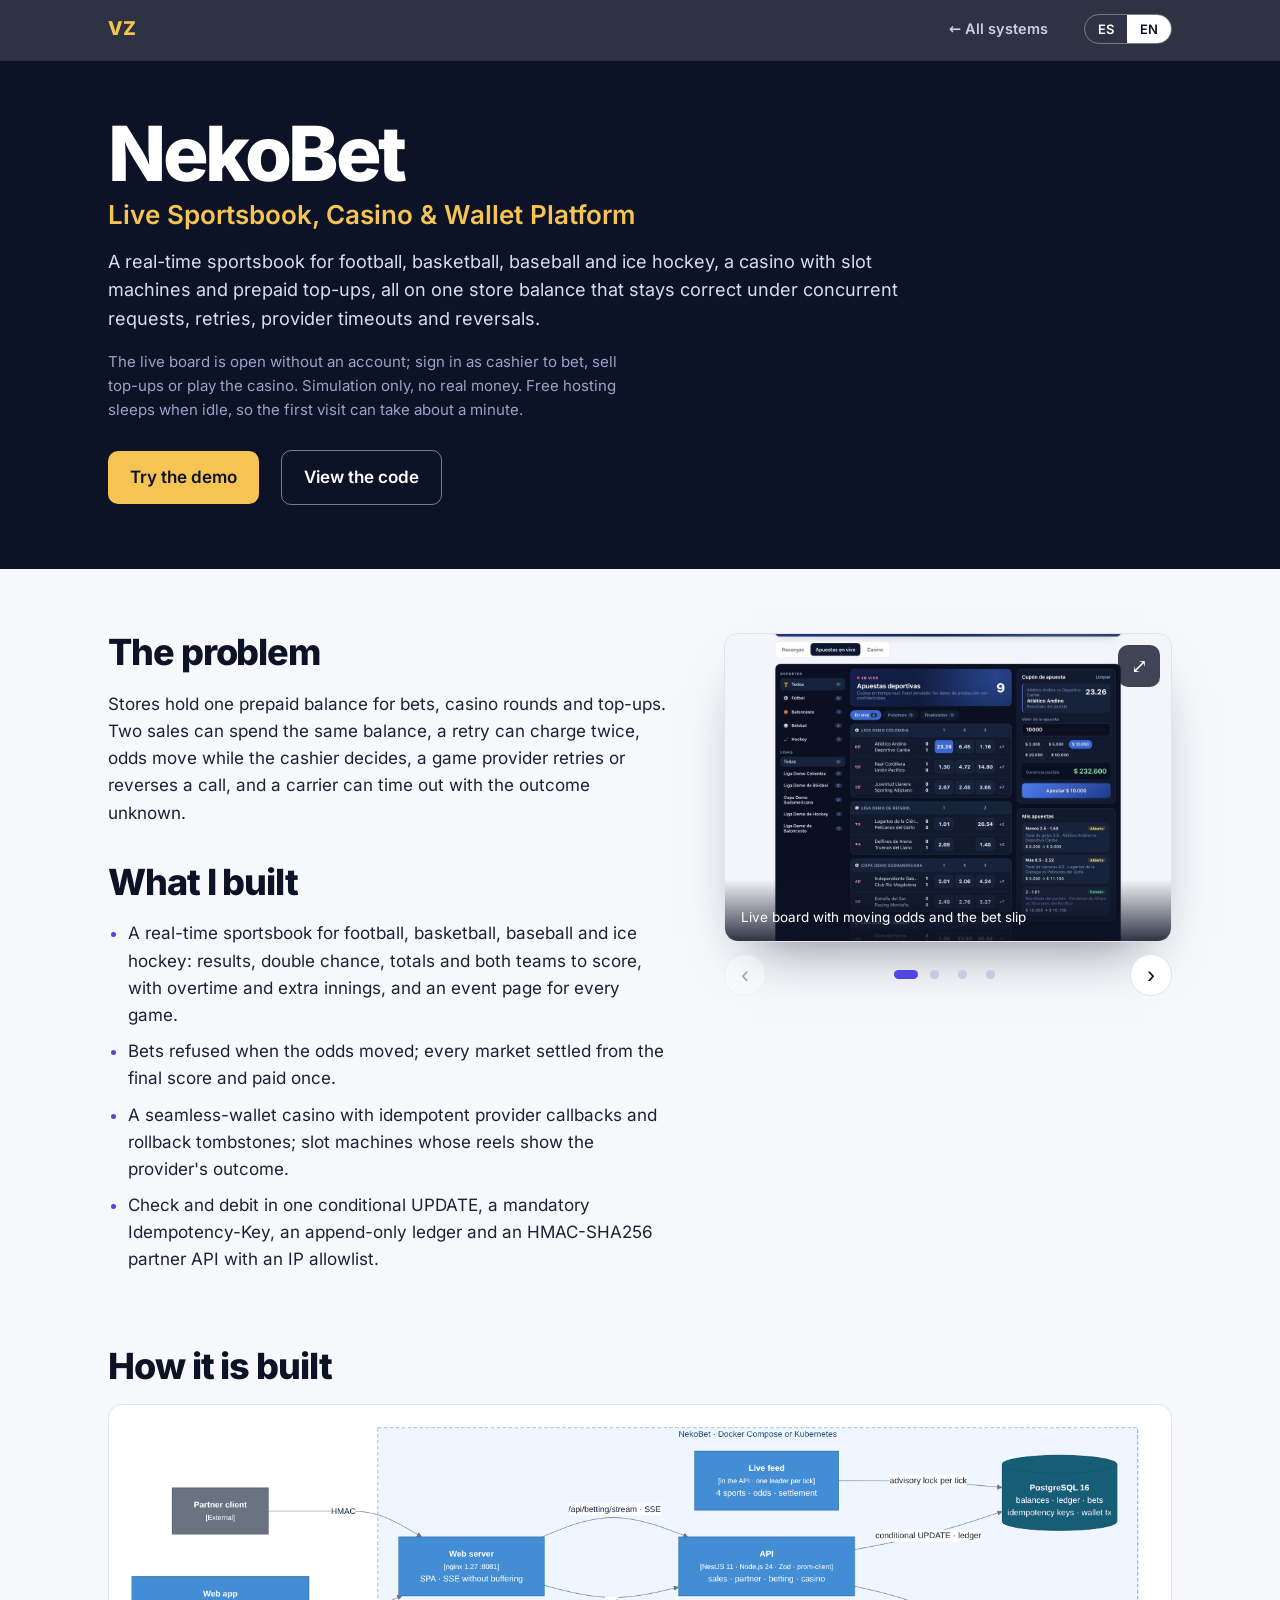
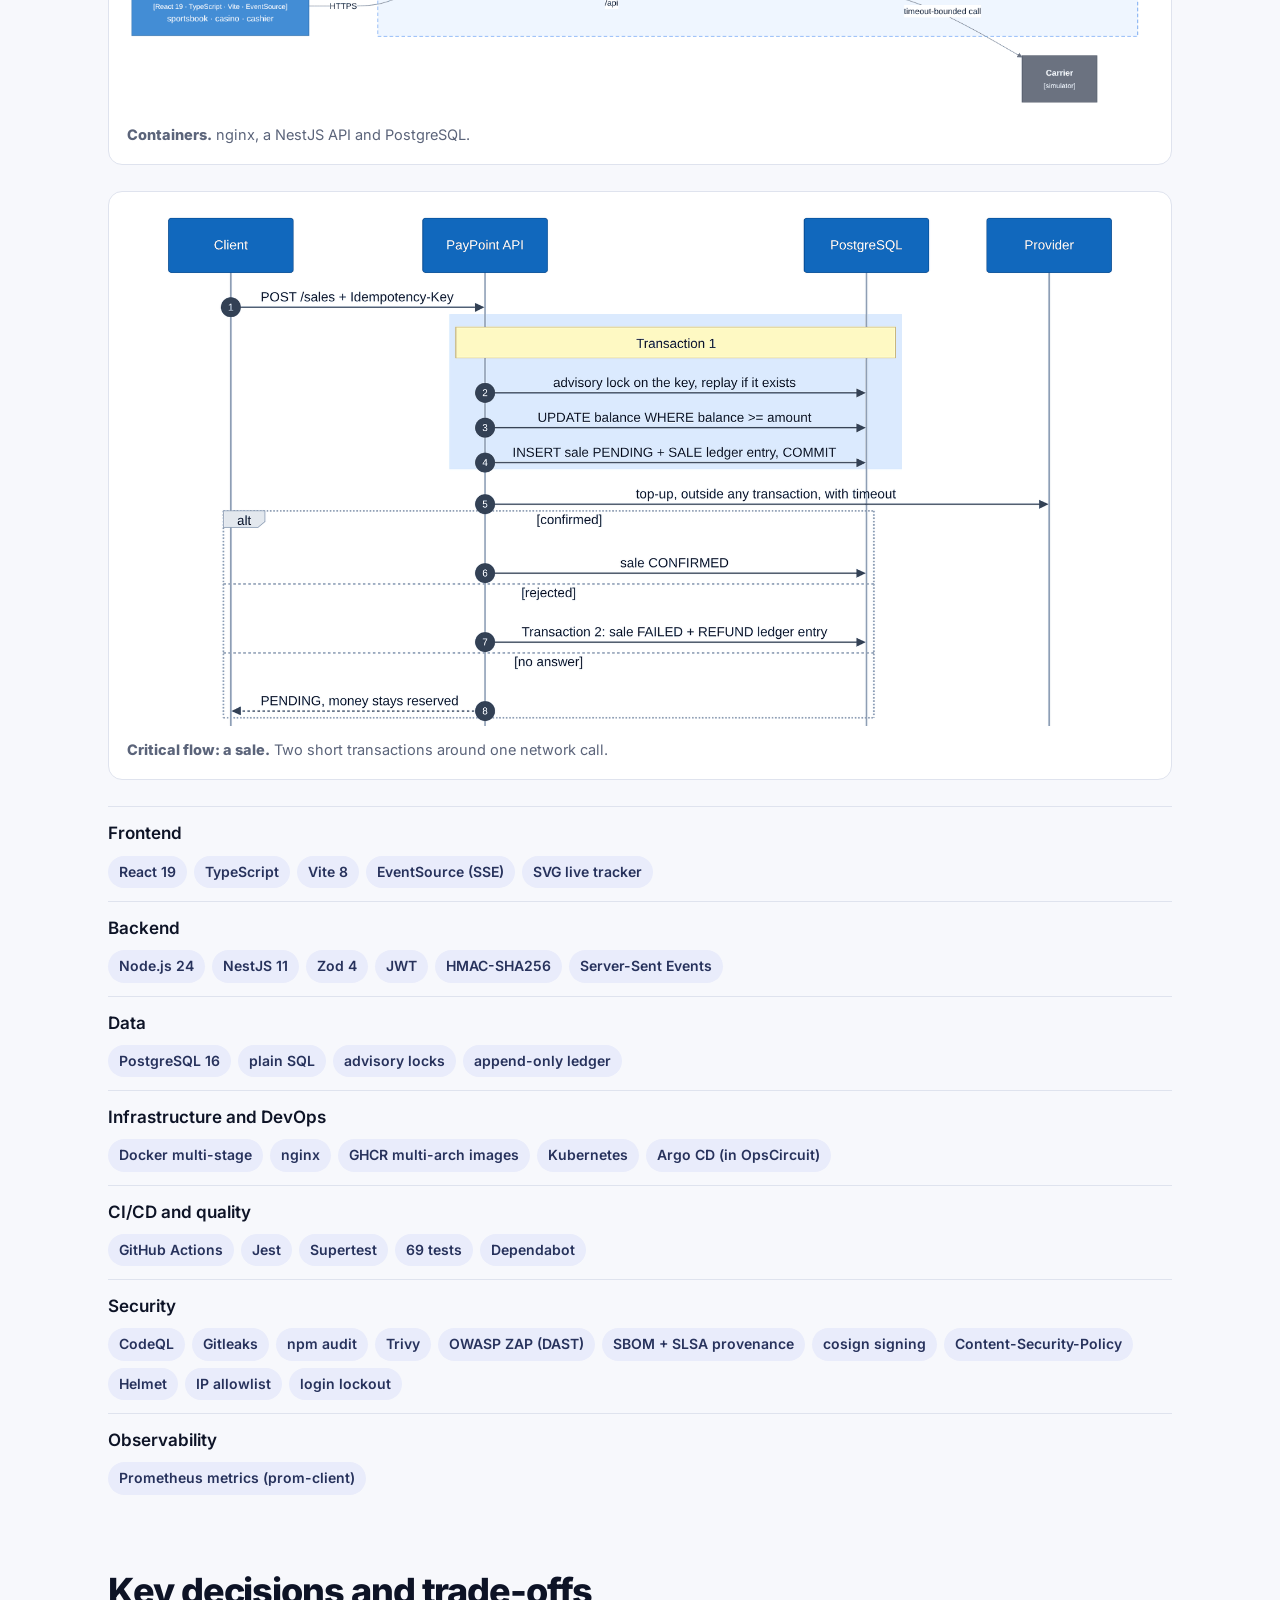
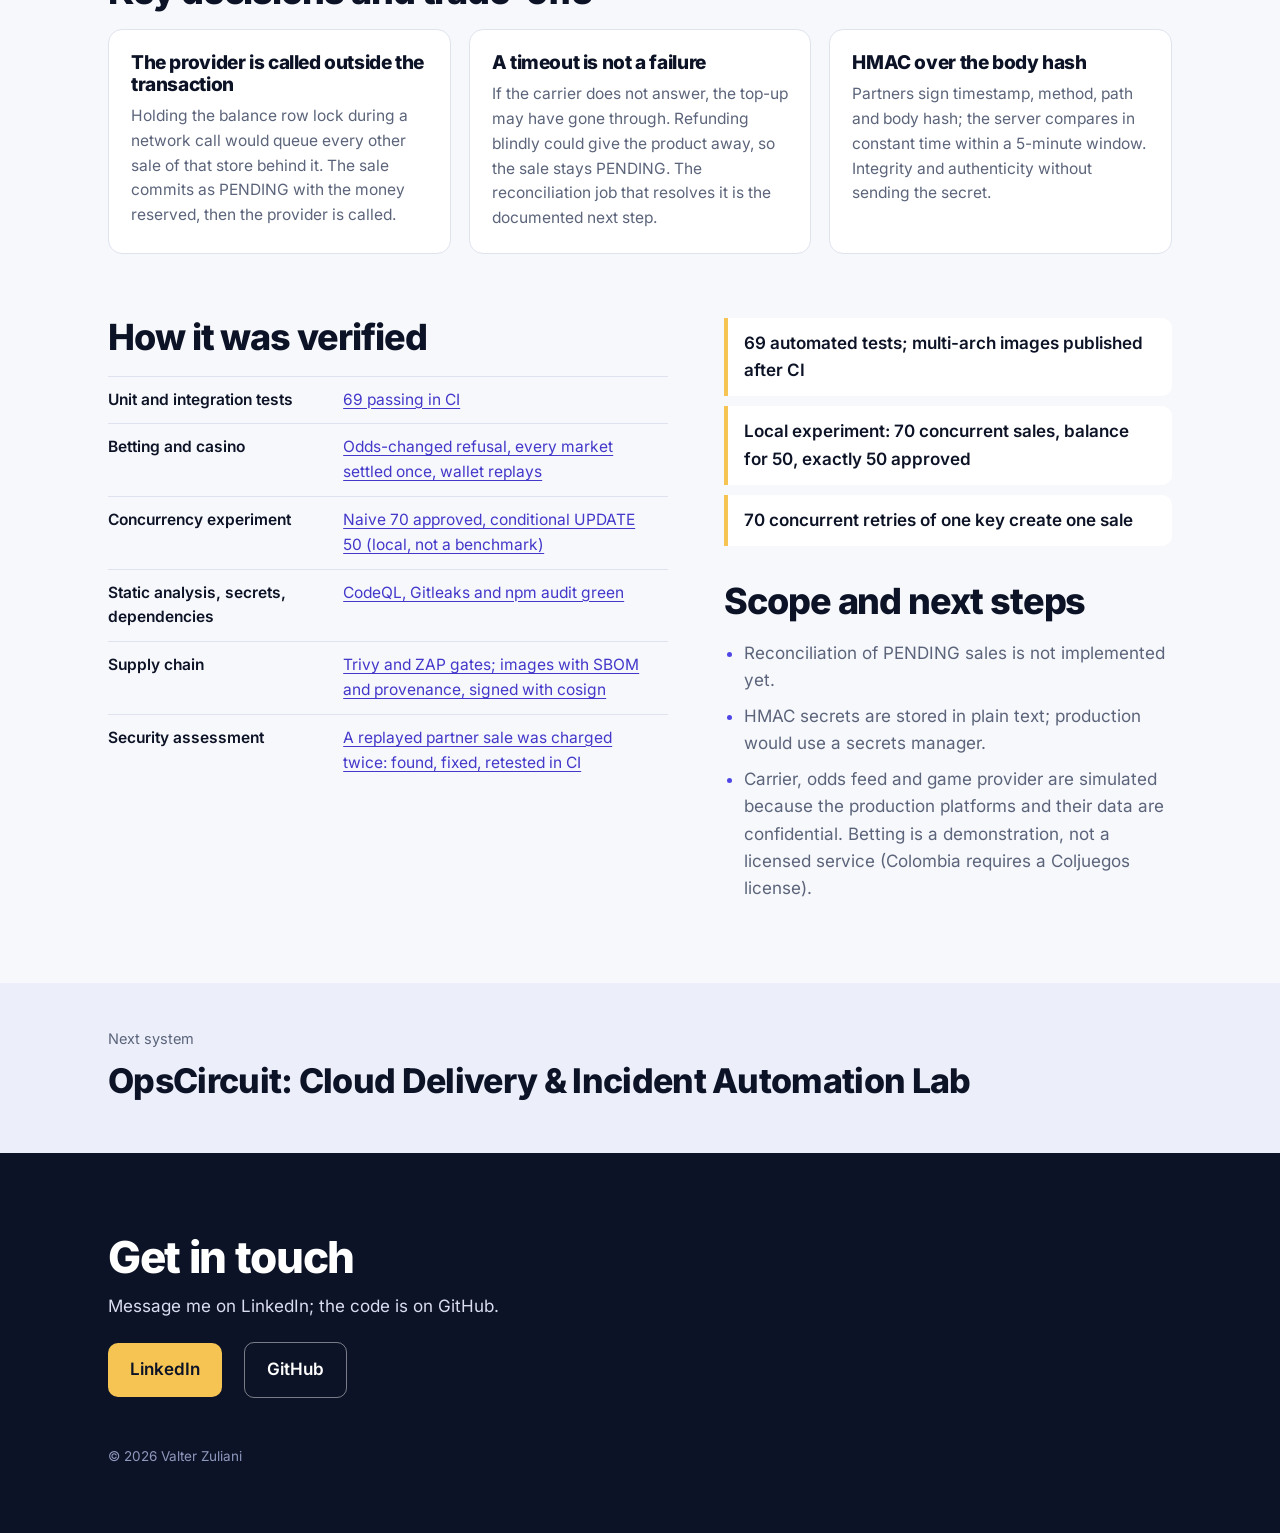
==== nekobet/index.html @ 08cb4928 "Publish redesigned portfolio with case-study pages Replace the single-page site with the new version" ====
<!DOCTYPE html>
<html lang="es">
<head>
<meta charset="utf-8">
<meta name="viewport" content="width=device-width, initial-scale=1">
<title>NekoBet · Valter Zuliani</title>
<meta name="description" content="Apuestas en tiempo real de fútbol, baloncesto, béisbol y hockey, un casino con tragamonedas y recargas prepagadas, todo sobre un saldo por tienda que se mantiene correcto ante solicitudes simultáneas, reintentos, timeouts y reversos de proveedores.">
<meta property="og:title" content="NekoBet · Valter Zuliani">
<meta property="og:description" content="A real-time sportsbook for football, basketball, baseball and ice hockey, a casino with slot machines and prepaid top-ups, all on one store balance that stays correct under concurrent requests, retries, provider timeouts and reversals.">
<meta property="og:image" content="https://valterzuliani.com/img/nekobet-betting.jpg">
<link rel="canonical" href="https://valterzuliani.com/nekobet/">
<meta name="theme-color" content="#0d1326">
<link rel="icon" href="../favicon.svg" type="image/svg+xml">
<link rel="stylesheet" href="../site.css">
</head>
<body data-lang="es">
<script>(function(){var l;try{l=localStorage.getItem("vz-lang")}catch(e){}if(!l){l=(navigator.language||"es").toLowerCase().indexOf("es")===0?"es":"en"}document.body.setAttribute("data-lang",l)})()</script>
<nav class="nav" aria-label="Principal"><div class="wrap nav-in"><a class="brand" href="../">VZ</a>
<a class="back" href="../#work" lang="es">← Todos los sistemas</a><a class="back" href="../#work" lang="en">← All systems</a>
<div class="langbar" role="group" aria-label="Idioma / Language" style="margin-left:0"><button value="es" aria-pressed="true">ES</button><button value="en" aria-pressed="false">EN</button></div></div>
<div class="progress" aria-hidden="true"><i></i></div></nav>

<div lang="es" class="tree">
<header class="chero"><div class="wrap">
  <h1>NekoBet</h1>
  <p class="title">Plataforma de apuestas en vivo, casino y billetera</p>
  <p class="lede">Apuestas en tiempo real de fútbol, baloncesto, béisbol y hockey, un casino con tragamonedas y recargas prepagadas, todo sobre un saldo por tienda que se mantiene correcto ante solicitudes simultáneas, reintentos, timeouts y reversos de proveedores.</p>
  <p class="place">El tablero en vivo se ve sin cuenta; para apostar, vender recargas o jugar casino se ingresa como cajero. Solo simulación, sin dinero real. El hosting gratuito se duerme sin uso, así que la primera visita puede tardar cerca de un minuto.</p>
  <p class="cta"><a class="btn gold" href="https://nekobet.netlify.app" rel="noopener">Probar la demo</a><a class="btn ghost" href="https://github.com/vzuliani97/nekobet" rel="noopener">Ver el código</a></p>
</div></header>
<main id="main-es" class="wrap">
  <section class="csec cgrid">
    <div><h2>El problema</h2><p>Las tiendas tienen un solo saldo prepagado para apuestas, casino y recargas. Dos ventas pueden gastar el mismo saldo, un reintento puede cobrar dos veces, las cuotas cambian mientras el cajero decide, el proveedor de juegos reintenta o revierte llamadas y el operador puede no responder.</p>
      <h2 style="margin-top:36px">Lo que construí</h2><ul><li>Apuestas en tiempo real de fútbol, baloncesto, béisbol y hockey: resultados, doble oportunidad, totales y ambos marcan, con prórrogas y entradas extra, y una página por partido.</li><li>Apuestas rechazadas si la cuota cambió; cada mercado se liquida con el marcador final y se paga una sola vez.</li><li>Un casino con billetera seamless, callbacks idempotentes y registro de reversos anticipados; tragamonedas cuyos rodillos muestran el resultado del proveedor.</li><li>Verificación y débito en un UPDATE condicional, Idempotency-Key obligatoria, libro contable de solo inserción y una API de aliados con HMAC-SHA256 y lista blanca de IP.</li></ul></div>
    <div class="carousel" role="group" aria-roledescription="carousel" aria-label="NekoBet"><button class="expand" aria-label="Ver en pantalla completa">⤢</button><div class="track" tabindex="0"><figure class="slide"><img src="../img/nekobet-betting.jpg" width="1200" height="833" alt="Tablero en vivo con cuotas en movimiento y cupón de apuesta" loading="eager"><figcaption>Tablero en vivo con cuotas en movimiento y cupón de apuesta</figcaption></figure><figure class="slide"><img src="../img/nekobet-event.jpg" width="900" height="625" alt="Evento de fútbol con seguimiento en vivo y mercados" loading="lazy"><figcaption>Evento de fútbol con seguimiento en vivo y mercados</figcaption></figure><figure class="slide"><img src="../img/nekobet-basketball.jpg" width="900" height="625" alt="Evento de baloncesto con seguimiento por cuartos" loading="lazy"><figcaption>Evento de baloncesto con seguimiento por cuartos</figcaption></figure><figure class="slide"><img src="../img/nekobet-casino.jpg" width="900" height="625" alt="Casino: lobby y una tragamonedas pagando desde la billetera" loading="lazy"><figcaption>Casino: lobby y una tragamonedas pagando desde la billetera</figcaption></figure></div><div class="cbar"><button class="arrow prev" aria-label="Anterior">‹</button><div class="dots"><button class="dot" aria-label="1 / 4"></button><button class="dot" aria-label="2 / 4"></button><button class="dot" aria-label="3 / 4"></button><button class="dot" aria-label="4 / 4"></button></div><button class="arrow next" aria-label="Siguiente">›</button></div></div>
  </section>
  <section class="csec"><h2>Cómo está hecho</h2><figure class="diagram"><img src="../img/nekobet-containers.png" width="1568" height="440" loading="lazy" alt="Contenedores"><figcaption><strong>Contenedores.</strong> nginx, una API NestJS y PostgreSQL.</figcaption></figure><figure class="diagram"><img src="../img/nekobet-flow.png" width="1800" height="905" loading="lazy" alt="Flujo crítico: una venta"><figcaption><strong>Flujo crítico: una venta.</strong> Dos transacciones cortas alrededor de una llamada de red.</figcaption></figure><dl class="skills"><div><dt>Frontend</dt><dd><ul class="chips"><li>React 19</li><li>TypeScript</li><li>Vite 8</li><li>EventSource (SSE)</li><li>SVG live tracker</li></ul></dd></div><div><dt>Backend</dt><dd><ul class="chips"><li>Node.js 24</li><li>NestJS 11</li><li>Zod 4</li><li>JWT</li><li>HMAC-SHA256</li><li>Server-Sent Events</li></ul></dd></div><div><dt>Datos</dt><dd><ul class="chips"><li>PostgreSQL 16</li><li>plain SQL</li><li>advisory locks</li><li>append-only ledger</li></ul></dd></div><div><dt>Infraestructura y DevOps</dt><dd><ul class="chips"><li>Docker multi-stage</li><li>nginx</li><li>GHCR multi-arch images</li><li>Kubernetes</li><li>Argo CD (in OpsCircuit)</li></ul></dd></div><div><dt>CI/CD y calidad</dt><dd><ul class="chips"><li>GitHub Actions</li><li>Jest</li><li>Supertest</li><li>69 tests</li><li>Dependabot</li></ul></dd></div><div><dt>Seguridad</dt><dd><ul class="chips"><li>CodeQL</li><li>Gitleaks</li><li>npm audit</li><li>Trivy</li><li>OWASP ZAP (DAST)</li><li>SBOM + SLSA provenance</li><li>cosign signing</li><li>Content-Security-Policy</li><li>Helmet</li><li>IP allowlist</li><li>login lockout</li></ul></dd></div><div><dt>Observabilidad</dt><dd><ul class="chips"><li>Prometheus metrics (prom-client)</li></ul></dd></div></dl></section>
  <section class="csec"><h2>Decisiones y concesiones</h2><ul class="cards"><li><h3>El proveedor se llama fuera de la transacción</h3><p>Mantener el bloqueo de la fila del saldo durante una llamada de red pondría en cola todas las demás ventas de la tienda. La venta se confirma como PENDING con el dinero reservado y luego se llama al proveedor.</p></li><li><h3>Un timeout no es un fallo</h3><p>Si el operador no responde, la recarga pudo haberse hecho. Reembolsar a ciegas podría regalar el producto, así que la venta queda en PENDING. El proceso de conciliación que la resuelve es el siguiente paso documentado.</p></li><li><h3>HMAC sobre el hash del cuerpo</h3><p>Los aliados firman la marca de tiempo, el método, la ruta y el hash del cuerpo; el servidor compara en tiempo constante dentro de una ventana de 5 minutos. Integridad y autenticidad sin enviar el secreto.</p></li></ul></section>
  <section class="csec cgrid"><div><h2>Cómo se comprobó</h2><table class="vtable"><tbody><tr><th scope="row">Pruebas unitarias y de integración</th><td><a href="https://github.com/vzuliani97/nekobet/actions" rel="noopener">69 aprobadas en CI</a></td></tr><tr><th scope="row">Apuestas y casino</th><td><a href="https://github.com/vzuliani97/nekobet/blob/main/backend/test/e2e/betting.e2e-spec.ts" rel="noopener">Rechazo por cambio de cuota, cada mercado liquidado una vez, reintentos de billetera</a></td></tr><tr><th scope="row">Experimento de concurrencia</th><td><a href="https://github.com/vzuliani97/nekobet/blob/main/docs/concurrency-experiment.md" rel="noopener">Versión ingenua 70, UPDATE condicional 50 (local, no es un benchmark)</a></td></tr><tr><th scope="row">Análisis estático, secretos y dependencias</th><td><a href="https://github.com/vzuliani97/nekobet/actions" rel="noopener">CodeQL, Gitleaks y npm audit en verde</a></td></tr><tr><th scope="row">Cadena de suministro</th><td><a href="https://github.com/vzuliani97/nekobet#security" rel="noopener">Controles de Trivy y ZAP; imágenes con SBOM y procedencia, firmadas con cosign</a></td></tr><tr><th scope="row">Evaluación de seguridad</th><td><a href="https://github.com/vzuliani97/applied-cybersecurity/blob/main/findings/ESC-02-hmac-replay-new-idempotency-key.md" rel="noopener">Una venta de un integrador repetida se cobraba dos veces: encontrado, corregido y probado en CI</a></td></tr></tbody></table></div>
    <div><ul class="proofs"><li>69 pruebas automatizadas; imágenes multiarquitectura publicadas tras el CI</li><li>Experimento local: 70 ventas simultáneas, saldo para 50, exactamente 50 aprobadas</li><li>70 reintentos simultáneos de una llave crean una sola venta</li></ul><h2 style="margin-top:36px">Alcance y próximos pasos</h2><ul class="limits"><li>La conciliación de ventas en PENDING aún no está implementada.</li><li>Los secretos HMAC se guardan en texto plano; en producción irían en un gestor de secretos.</li><li>El operador, el feed de cuotas y el proveedor de juegos son simulados porque las plataformas de producción y sus datos son confidenciales. Las apuestas son una demostración, no un servicio con licencia (en Colombia se requiere licencia de Coljuegos).</li></ul></div></section>
</main>
<div class="nextcase"><div class="wrap"><span>Siguiente sistema</span><a href="../opscircuit/">OpsCircuit: Laboratorio de entrega cloud y automatización de incidentes</a></div></div>
<footer class="foot"><div class="wrap"><h2>Hablemos</h2><p>Escríbeme por LinkedIn; el código está en GitHub.</p>
  <p class="cta"><a class="btn gold" href="https://linkedin.com/in/valter-zuliani-70152a97" rel="noopener">LinkedIn</a><a class="btn ghost" href="https://github.com/vzuliani97" rel="noopener">GitHub</a></p>
  <p class="fine">© 2026 Valter Zuliani</p></div></footer>
</div>

<div lang="en" class="tree">
<header class="chero"><div class="wrap">
  <h1>NekoBet</h1>
  <p class="title">Live Sportsbook, Casino &amp; Wallet Platform</p>
  <p class="lede">A real-time sportsbook for football, basketball, baseball and ice hockey, a casino with slot machines and prepaid top-ups, all on one store balance that stays correct under concurrent requests, retries, provider timeouts and reversals.</p>
  <p class="place">The live board is open without an account; sign in as cashier to bet, sell top-ups or play the casino. Simulation only, no real money. Free hosting sleeps when idle, so the first visit can take about a minute.</p>
  <p class="cta"><a class="btn gold" href="https://nekobet.netlify.app" rel="noopener">Try the demo</a><a class="btn ghost" href="https://github.com/vzuliani97/nekobet" rel="noopener">View the code</a></p>
</div></header>
<main id="main-en" class="wrap">
  <section class="csec cgrid">
    <div><h2>The problem</h2><p>Stores hold one prepaid balance for bets, casino rounds and top-ups. Two sales can spend the same balance, a retry can charge twice, odds move while the cashier decides, a game provider retries or reverses a call, and a carrier can time out with the outcome unknown.</p>
      <h2 style="margin-top:36px">What I built</h2><ul><li>A real-time sportsbook for football, basketball, baseball and ice hockey: results, double chance, totals and both teams to score, with overtime and extra innings, and an event page for every game.</li><li>Bets refused when the odds moved; every market settled from the final score and paid once.</li><li>A seamless-wallet casino with idempotent provider callbacks and rollback tombstones; slot machines whose reels show the provider&#x27;s outcome.</li><li>Check and debit in one conditional UPDATE, a mandatory Idempotency-Key, an append-only ledger and an HMAC-SHA256 partner API with an IP allowlist.</li></ul></div>
    <div class="carousel" role="group" aria-roledescription="carousel" aria-label="NekoBet"><button class="expand" aria-label="View full screen">⤢</button><div class="track" tabindex="0"><figure class="slide"><img src="../img/nekobet-betting.jpg" width="1200" height="833" alt="Live board with moving odds and the bet slip" loading="eager"><figcaption>Live board with moving odds and the bet slip</figcaption></figure><figure class="slide"><img src="../img/nekobet-event.jpg" width="900" height="625" alt="Football event with live tracker and markets" loading="lazy"><figcaption>Football event with live tracker and markets</figcaption></figure><figure class="slide"><img src="../img/nekobet-basketball.jpg" width="900" height="625" alt="Basketball event with a court tracker by quarter" loading="lazy"><figcaption>Basketball event with a court tracker by quarter</figcaption></figure><figure class="slide"><img src="../img/nekobet-casino.jpg" width="900" height="625" alt="Casino lobby and a slot machine paying through the wallet" loading="lazy"><figcaption>Casino lobby and a slot machine paying through the wallet</figcaption></figure></div><div class="cbar"><button class="arrow prev" aria-label="Previous">‹</button><div class="dots"><button class="dot" aria-label="1 / 4"></button><button class="dot" aria-label="2 / 4"></button><button class="dot" aria-label="3 / 4"></button><button class="dot" aria-label="4 / 4"></button></div><button class="arrow next" aria-label="Next">›</button></div></div>
  </section>
  <section class="csec"><h2>How it is built</h2><figure class="diagram"><img src="../img/nekobet-containers.png" width="1568" height="440" loading="lazy" alt="Containers"><figcaption><strong>Containers.</strong> nginx, a NestJS API and PostgreSQL.</figcaption></figure><figure class="diagram"><img src="../img/nekobet-flow.png" width="1800" height="905" loading="lazy" alt="Critical flow: a sale"><figcaption><strong>Critical flow: a sale.</strong> Two short transactions around one network call.</figcaption></figure><dl class="skills"><div><dt>Frontend</dt><dd><ul class="chips"><li>React 19</li><li>TypeScript</li><li>Vite 8</li><li>EventSource (SSE)</li><li>SVG live tracker</li></ul></dd></div><div><dt>Backend</dt><dd><ul class="chips"><li>Node.js 24</li><li>NestJS 11</li><li>Zod 4</li><li>JWT</li><li>HMAC-SHA256</li><li>Server-Sent Events</li></ul></dd></div><div><dt>Data</dt><dd><ul class="chips"><li>PostgreSQL 16</li><li>plain SQL</li><li>advisory locks</li><li>append-only ledger</li></ul></dd></div><div><dt>Infrastructure and DevOps</dt><dd><ul class="chips"><li>Docker multi-stage</li><li>nginx</li><li>GHCR multi-arch images</li><li>Kubernetes</li><li>Argo CD (in OpsCircuit)</li></ul></dd></div><div><dt>CI/CD and quality</dt><dd><ul class="chips"><li>GitHub Actions</li><li>Jest</li><li>Supertest</li><li>69 tests</li><li>Dependabot</li></ul></dd></div><div><dt>Security</dt><dd><ul class="chips"><li>CodeQL</li><li>Gitleaks</li><li>npm audit</li><li>Trivy</li><li>OWASP ZAP (DAST)</li><li>SBOM + SLSA provenance</li><li>cosign signing</li><li>Content-Security-Policy</li><li>Helmet</li><li>IP allowlist</li><li>login lockout</li></ul></dd></div><div><dt>Observability</dt><dd><ul class="chips"><li>Prometheus metrics (prom-client)</li></ul></dd></div></dl></section>
  <section class="csec"><h2>Key decisions and trade-offs</h2><ul class="cards"><li><h3>The provider is called outside the transaction</h3><p>Holding the balance row lock during a network call would queue every other sale of that store behind it. The sale commits as PENDING with the money reserved, then the provider is called.</p></li><li><h3>A timeout is not a failure</h3><p>If the carrier does not answer, the top-up may have gone through. Refunding blindly could give the product away, so the sale stays PENDING. The reconciliation job that resolves it is the documented next step.</p></li><li><h3>HMAC over the body hash</h3><p>Partners sign timestamp, method, path and body hash; the server compares in constant time within a 5-minute window. Integrity and authenticity without sending the secret.</p></li></ul></section>
  <section class="csec cgrid"><div><h2>How it was verified</h2><table class="vtable"><tbody><tr><th scope="row">Unit and integration tests</th><td><a href="https://github.com/vzuliani97/nekobet/actions" rel="noopener">69 passing in CI</a></td></tr><tr><th scope="row">Betting and casino</th><td><a href="https://github.com/vzuliani97/nekobet/blob/main/backend/test/e2e/betting.e2e-spec.ts" rel="noopener">Odds-changed refusal, every market settled once, wallet replays</a></td></tr><tr><th scope="row">Concurrency experiment</th><td><a href="https://github.com/vzuliani97/nekobet/blob/main/docs/concurrency-experiment.md" rel="noopener">Naive 70 approved, conditional UPDATE 50 (local, not a benchmark)</a></td></tr><tr><th scope="row">Static analysis, secrets, dependencies</th><td><a href="https://github.com/vzuliani97/nekobet/actions" rel="noopener">CodeQL, Gitleaks and npm audit green</a></td></tr><tr><th scope="row">Supply chain</th><td><a href="https://github.com/vzuliani97/nekobet#security" rel="noopener">Trivy and ZAP gates; images with SBOM and provenance, signed with cosign</a></td></tr><tr><th scope="row">Security assessment</th><td><a href="https://github.com/vzuliani97/applied-cybersecurity/blob/main/findings/ESC-02-hmac-replay-new-idempotency-key.md" rel="noopener">A replayed partner sale was charged twice: found, fixed, retested in CI</a></td></tr></tbody></table></div>
    <div><ul class="proofs"><li>69 automated tests; multi-arch images published after CI</li><li>Local experiment: 70 concurrent sales, balance for 50, exactly 50 approved</li><li>70 concurrent retries of one key create one sale</li></ul><h2 style="margin-top:36px">Scope and next steps</h2><ul class="limits"><li>Reconciliation of PENDING sales is not implemented yet.</li><li>HMAC secrets are stored in plain text; production would use a secrets manager.</li><li>Carrier, odds feed and game provider are simulated because the production platforms and their data are confidential. Betting is a demonstration, not a licensed service (Colombia requires a Coljuegos license).</li></ul></div></section>
</main>
<div class="nextcase"><div class="wrap"><span>Next system</span><a href="../opscircuit/">OpsCircuit: Cloud Delivery &amp; Incident Automation Lab</a></div></div>
<footer class="foot"><div class="wrap"><h2>Get in touch</h2><p>Message me on LinkedIn; the code is on GitHub.</p>
  <p class="cta"><a class="btn gold" href="https://linkedin.com/in/valter-zuliani-70152a97" rel="noopener">LinkedIn</a><a class="btn ghost" href="https://github.com/vzuliani97" rel="noopener">GitHub</a></p>
  <p class="fine">© 2026 Valter Zuliani</p></div></footer>
</div>
<dialog class="lb" aria-label="Imagen ampliada"><button class="x" aria-label="Cerrar">×</button><button class="nav-b pv" aria-label="Anterior">‹</button><img alt=""><button class="nav-b nx" aria-label="Siguiente">›</button><p></p></dialog>
<button class="totop" aria-label="Volver arriba">↑</button>
<script src="../site.js"></script>
</body>
</html>
---- site.css ----
@font-face{font-family:Inter;font-weight:400;font-display:swap;src:url(fonts/inter-400.woff2) format("woff2")}
@font-face{font-family:Inter;font-weight:600;font-display:swap;src:url(fonts/inter-600.woff2) format("woff2")}
@font-face{font-family:Inter;font-weight:800;font-display:swap;src:url(fonts/inter-800.woff2) format("woff2")}
:root{--ink:#0d1326;--ink2:#27325c;--paper:#f7f8fc;--card:#fff;--text:#1c2233;--muted:#5b647a;--line:#dfe3ee;--teal:#4338ca;--gold:#4f46e5;--goldlt:#f6c453}
*{box-sizing:border-box}
html{scroll-behavior:smooth}
html,body{overflow-x:clip}
body{margin:0;background:var(--paper);color:var(--text);font:400 17px/1.6 Inter,system-ui,sans-serif;-webkit-font-smoothing:antialiased}
body[data-lang="es"] .tree[lang="en"],body[data-lang="en"] .tree[lang="es"],body[data-lang="es"] .back[lang="en"],body[data-lang="en"] .back[lang="es"]{display:none}
.wrap{max-width:1120px;margin:0 auto;padding:0 28px}
a{color:var(--teal);text-underline-offset:3px}
a:focus-visible,button:focus-visible{outline:3px solid var(--goldlt);outline-offset:3px;border-radius:4px}
.nw{white-space:nowrap}
.skip{position:absolute;left:-999px}.skip:focus{left:12px;top:12px;background:#fff;padding:8px 12px;z-index:9}
.nav{position:sticky;top:0;z-index:20;background:rgba(13,19,38,.86);backdrop-filter:blur(10px);-webkit-backdrop-filter:blur(10px)}
.nav-in{display:flex;align-items:center;gap:24px;height:58px}
.brand{font-weight:800;color:var(--goldlt);text-decoration:none;letter-spacing:-.02em;font-size:19px}
.navlinks{display:flex;gap:6px;margin-left:auto}
.navlinks a{color:#c9cfe8;text-decoration:none;font-weight:600;font-size:14.5px;padding:7px 12px;border-radius:999px}
.navlinks a:hover{color:#fff;background:rgba(255,255,255,.08)}
.navlinks a.on{color:var(--ink);background:var(--goldlt)}
.progress{height:3px;background:transparent}.progress i{display:block;height:100%;width:0;background:linear-gradient(90deg,#6366f1,var(--goldlt))}
[id]{scroll-margin-top:76px}
.langbar{display:flex;border:1px solid rgba(255,255,255,.35);border-radius:999px;overflow:hidden}
.langbar button{font:600 13px Inter,sans-serif;color:#fff;background:none;border:0;padding:6px 13px;cursor:pointer}
.langbar button[aria-pressed="true"]{background:#fff;color:var(--ink)}
.hero{background:var(--ink);color:#eef0f8;overflow:hidden;position:relative}
.hero-grid{display:grid;grid-template-columns:minmax(0,1.05fr) minmax(0,.95fr);gap:56px;align-items:center;padding-top:72px;padding-bottom:96px}
h1{font-weight:800;font-size:clamp(52px,8.2vw,108px);line-height:.95;letter-spacing:-.045em;margin:0 0 22px;color:#fff}
.title{font-weight:600;font-size:clamp(20px,2.2vw,26px);line-height:1.25;margin:0 0 22px;color:var(--goldlt)}
.title span{display:block;color:#b9c0dc;font-weight:400;font-size:.78em;margin-top:4px}
.lede{font-size:18px;max-width:34em;margin:0 0 16px;color:#d9ddef}
.place{font-size:15px;color:#9aa3c7;max-width:36em;margin:0 0 28px}
.cta{display:flex;flex-wrap:wrap;gap:14px 22px;align-items:center;margin:0}
.btn{display:inline-block;background:#fff;color:var(--ink);font-weight:600;text-decoration:none;padding:13px 22px;border-radius:10px}
.btn:hover{background:var(--goldlt)}
.btn.gold{background:var(--goldlt)}.btn.gold:hover{background:#fff}
.btn.ghost{background:none;color:#fff;border:1px solid rgba(255,255,255,.45)}.btn.ghost:hover{background:rgba(255,255,255,.1)}
.plain{color:#fff;font-weight:600}
.hero-shots{position:relative;height:440px}
.hero-shots img{position:absolute;width:92%;height:auto;border-radius:12px;box-shadow:0 30px 60px -20px rgba(0,0,0,.6);border:1px solid rgba(255,255,255,.14)}
.hero-shots img:nth-child(1){right:-22%;top:-10px;transform:rotate(6deg);opacity:.75}
.hero-shots img:nth-child(2){right:-10%;top:40px;transform:rotate(3deg)}
.hero-shots img:nth-child(3){left:-2%;top:150px;transform:rotate(-2.5deg)}
@media (prefers-reduced-motion:no-preference){
 .hero-shots img{animation:rise .9s cubic-bezier(.2,.7,.2,1) both}
 .hero-shots img:nth-child(2){animation-delay:.12s}.hero-shots img:nth-child(3){animation-delay:.24s}
 @keyframes rise{from{opacity:0;translate:0 40px}}
 .hero-shots:hover img:nth-child(3){transform:rotate(-1deg) translateY(-8px)}
 .hero-shots img{transition:transform .35s ease}
}
h2{font-weight:800;font-size:clamp(30px,3.6vw,44px);letter-spacing:-.03em;line-height:1.1;margin:0 0 12px;color:var(--ink)}
main section{padding-top:88px;padding-bottom:24px}
.note{color:var(--muted);max-width:44em;margin:0 0 40px}
.case{display:grid;grid-template-columns:minmax(0,1.15fr) minmax(0,1fr);gap:48px;align-items:center;padding:44px 0;border-top:1px solid var(--line)}
.case.flip .shots{order:2}
.case.textonly{grid-template-columns:1fr;background:var(--ink);color:#e3e6f5;border-radius:18px;padding:40px 44px;border:0;margin-top:20px}
.case.textonly h3{color:#fff}.case.textonly .acts{margin-top:22px}.case.textonly .sub{color:var(--goldlt)}.case.textonly a{color:var(--goldlt)}.case.textonly li::marker{color:var(--goldlt)}
.case.textonly ul{columns:2;column-gap:44px}.case.textonly li{break-inside:avoid}
.case.flip .carousel{order:2}
.carousel{min-width:0}
.track{display:flex;overflow-x:auto;scroll-snap-type:x mandatory;scrollbar-width:none;border-radius:14px;border:1px solid var(--line);background:#0d1326;box-shadow:0 28px 56px -30px rgba(13,19,38,.6)}
.track::-webkit-scrollbar{display:none}
.slide{flex:0 0 100%;margin:0;scroll-snap-align:center;position:relative}
.slide img{display:block;width:100%;height:auto;aspect-ratio:16/11;object-fit:cover;object-position:top}
.slide figcaption{position:absolute;left:0;right:0;bottom:0;padding:28px 16px 12px;font-size:13.5px;color:#fff;background:linear-gradient(transparent,rgba(13,19,38,.85))}
.cbar{display:flex;align-items:center;justify-content:space-between;margin-top:12px}
.arrow{width:42px;height:42px;border-radius:50%;border:1px solid var(--line);background:#fff;color:var(--ink);font-size:24px;line-height:1;cursor:pointer;transition:background .15s,color .15s,transform .15s}
.arrow:hover{background:var(--gold);color:#fff;transform:scale(1.06)}
.arrow:disabled{opacity:.35;cursor:default;transform:none;background:#fff;color:var(--ink)}
.dots{display:flex;gap:2px}
.dot{width:26px;height:26px;border:0;background:none;padding:0;cursor:pointer;display:grid;place-items:center}
.dot::before{content:"";width:9px;height:9px;border-radius:999px;background:#c5cbe0;transition:width .2s,background .2s}
.dot[aria-current="true"]::before{width:24px;background:var(--gold)}
h3{font-weight:800;font-size:28px;letter-spacing:-.02em;line-height:1.15;margin:0;color:var(--ink)}
.sub{font-weight:600;color:var(--gold);margin:4px 0 14px}
ul{margin:0;padding-left:20px}
li{margin:0 0 9px}
li::marker{color:var(--gold)}
.acts{display:flex;flex-wrap:wrap;gap:10px;margin:20px 0 0}
.act{display:inline-block;padding:10px 16px;border-radius:10px;border:1px solid var(--line);background:#fff;color:var(--ink);font-weight:600;font-size:15px;text-decoration:none;transition:border-color .15s,transform .15s}
.act:hover{border-color:var(--gold);transform:translateY(-1px)}
.act.primary{background:var(--gold);border-color:var(--gold);color:#fff}.act.primary:hover{background:#4338ca}
.case.textonly .act{background:transparent;border-color:rgba(255,255,255,.3);color:#fff}
.proof{background:#fff;border-bottom:1px solid var(--line)}
.proof ul{list-style:none;display:grid;grid-template-columns:repeat(4,1fr);gap:28px;padding-top:26px;padding-bottom:26px;margin:0 auto}
.proof li{margin:0;display:flex;flex-direction:column}
.proof b{font-weight:800;font-size:30px;letter-spacing:-.03em;color:var(--gold);line-height:1.1}
.proof span{font-size:14.5px;color:var(--muted);line-height:1.4;margin-top:4px}
.slide img,.diagram img{cursor:zoom-in}
dialog.lb{border:0;padding:0;background:transparent;width:100vw;max-width:100vw;height:100vh;max-height:100vh;display:none;place-items:center;align-content:center}
dialog.lb[open]{display:grid}
dialog.lb::backdrop{background:rgba(8,11,24,.9)}
dialog.lb img{display:block;max-width:min(96vw,1500px);max-height:84vh;width:auto;height:auto;border-radius:10px;background:#fff}
dialog.lb p{color:#fff;margin:10px 0 0;font-size:14.5px;text-align:center}
dialog.lb button{position:fixed;width:48px;height:48px;border-radius:50%;border:0;background:#fff;color:var(--ink);font-size:26px;cursor:pointer;z-index:2}
dialog.lb .x{top:14px;right:16px}
dialog.lb .nav-b{top:50%;translate:0 -50%}
dialog.lb .pv{left:14px}dialog.lb .nx{right:14px}
dialog.lb .nav-b[hidden]{display:none}
.carousel{position:relative}
.expand{position:absolute;top:12px;right:12px;z-index:2;width:42px;height:42px;border-radius:10px;border:0;background:rgba(13,19,38,.78);color:#fff;font-size:20px;cursor:pointer}
.expand:hover{background:var(--gold)}
.chero{background:var(--ink);color:#d9ddef;padding:56px 0 64px}
.chero h1{font-size:clamp(40px,6vw,76px);margin-bottom:10px}
.chero .title{margin-bottom:16px}
.chero .lede{max-width:44em}
.back{color:#c9cfe8;text-decoration:none;font-weight:600;font-size:14.5px;margin-left:auto;padding:7px 12px;border-radius:999px}
.back:hover{color:#fff;background:rgba(255,255,255,.08)}
.cgrid{display:grid;grid-template-columns:minmax(0,1.25fr) minmax(0,1fr);gap:56px;align-items:start}
.csec{padding:64px 0 0}
.csec h2{font-size:clamp(26px,3vw,36px);margin-bottom:18px}
.csec p{max-width:46em}
.cards{display:grid;grid-template-columns:repeat(3,minmax(0,1fr));gap:18px;list-style:none;padding:0;margin:0}
.cards li{background:#fff;border:1px solid var(--line);border-radius:14px;padding:22px;margin:0}
.cards h3{font-size:19px;margin-bottom:8px}
.cards p{margin:0;font-size:15.5px;color:var(--muted)}
.diagram{margin:0 0 26px;background:#fff;border:1px solid var(--line);border-radius:14px;padding:18px;overflow-x:auto}
.diagram img{display:block;max-width:100%;height:auto;margin:0 auto}
.diagram figcaption{font-size:14.5px;color:var(--muted);margin-top:12px}
.vtable{width:100%;border-collapse:collapse;font-size:15.5px}
.vtable th,.vtable td{text-align:left;padding:11px 12px 11px 0;border-top:1px solid var(--line);vertical-align:top}
.vtable th{font-weight:600;color:var(--ink);width:42%}
.limits{color:var(--muted)}
.proofs{list-style:none;padding:0;margin:0;display:grid;gap:10px}
.proofs li{margin:0;padding:12px 16px;border-left:4px solid var(--goldlt);background:#fff;border-radius:0 10px 10px 0;font-weight:600;color:var(--ink)}
.nextcase{margin:72px 0 0;padding:44px 0;background:#eceffa}
.nextcase a{font-weight:800;font-size:clamp(24px,3vw,34px);letter-spacing:-.02em;color:var(--ink);text-decoration:none}
.nextcase a:hover{color:var(--gold)}
.nextcase span{display:block;color:var(--muted);font-size:14.5px;margin-bottom:4px}
.totop{position:fixed;right:18px;bottom:18px;width:46px;height:46px;border-radius:50%;border:0;background:var(--gold);color:#fff;font-size:20px;cursor:pointer;box-shadow:0 10px 24px -8px rgba(13,19,38,.6);opacity:0;pointer-events:none;transition:opacity .2s;z-index:15}
.totop.show{opacity:1;pointer-events:auto}
.chips{list-style:none;display:flex;flex-wrap:wrap;gap:7px;padding:0;margin:8px 0 0}
.chips li{margin:0;padding:5px 11px;border-radius:999px;background:#e9ecfb;color:#27325c;font-size:14px;font-weight:600}
.band{background:#eceffa;margin-top:72px;padding-bottom:72px}
.job{display:grid;grid-template-columns:190px minmax(0,1fr);gap:32px;padding:30px 0;border-top:1px solid #d5daec}
.job:first-of-type{margin-top:28px}
.when{margin:4px 0 0;font-weight:600;color:var(--ink2);font-size:15px}
.job h3{font-size:23px}
.role{margin:2px 0 0;font-weight:600;color:var(--gold)}
.where{margin:2px 0 12px;font-size:14.5px;color:var(--muted)}
.job ul{max-width:46em}
.two{display:grid;grid-template-columns:minmax(0,1.1fr) minmax(0,1fr);gap:64px;padding-bottom:88px}
.two>div{min-width:0}
.skills{margin:24px 0 0}
.skills dd .nw{white-space:normal}
.edu .nw,.where .nw{white-space:normal}
.skills div{padding:13px 0;border-top:1px solid var(--line)}
.skills dt{font-weight:600;color:var(--ink)}
.skills dd{margin:2px 0 0;color:var(--muted)}
.edu{list-style:none;padding:0;margin:24px 0 0}
.edu li{padding:13px 0;border-top:1px solid var(--line);margin:0}
.edu strong{display:block;color:var(--ink)}
.edu span{color:var(--muted);font-size:15.5px}
.edu small{display:block;color:var(--muted);font-size:14px;margin-top:6px}
.foot{background:var(--ink);color:#d9ddef;padding:80px 0 44px}
.foot h2{color:#fff}
.foot p{margin:0 0 22px}
.fine{font-size:13.5px;color:#8e97bd;margin-top:48px!important}
@media (max-width:860px){
  body{font-size:16px}
  .hero-grid{grid-template-columns:1fr;padding-top:44px;padding-bottom:56px;gap:36px}
  .hero-shots{height:auto;display:grid}
  .hero-shots img{position:static;width:100%;transform:none!important}
  .hero-shots img:nth-child(1),.hero-shots img:nth-child(2){display:none}
  .case,.case.flip{grid-template-columns:1fr;gap:26px;padding:34px 0}
  .case.flip .carousel{order:0}
  .nav-in{flex-wrap:wrap;height:auto;padding-top:8px;padding-bottom:8px;gap:8px 12px}
  .langbar{margin-left:auto}
  .navlinks{order:3;width:100%;margin:0;overflow-x:auto;gap:2px}
  .navlinks a{padding:6px 10px;font-size:14px;white-space:nowrap}
  [id]{scroll-margin-top:104px}
  .proof ul{grid-template-columns:1fr 1fr;gap:18px}
  .cgrid{grid-template-columns:1fr;gap:28px}
  .cards{grid-template-columns:1fr}
  .back{font-size:13.5px;padding:6px 8px}
  .vtable th{width:auto}
  .case.textonly{padding:28px 22px}.case.textonly ul{columns:1}
  .job{grid-template-columns:1fr;gap:4px}
  .two{grid-template-columns:1fr;gap:20px}
  main section{padding-top:60px}
}
@media (prefers-reduced-motion:reduce){html{scroll-behavior:auto}}
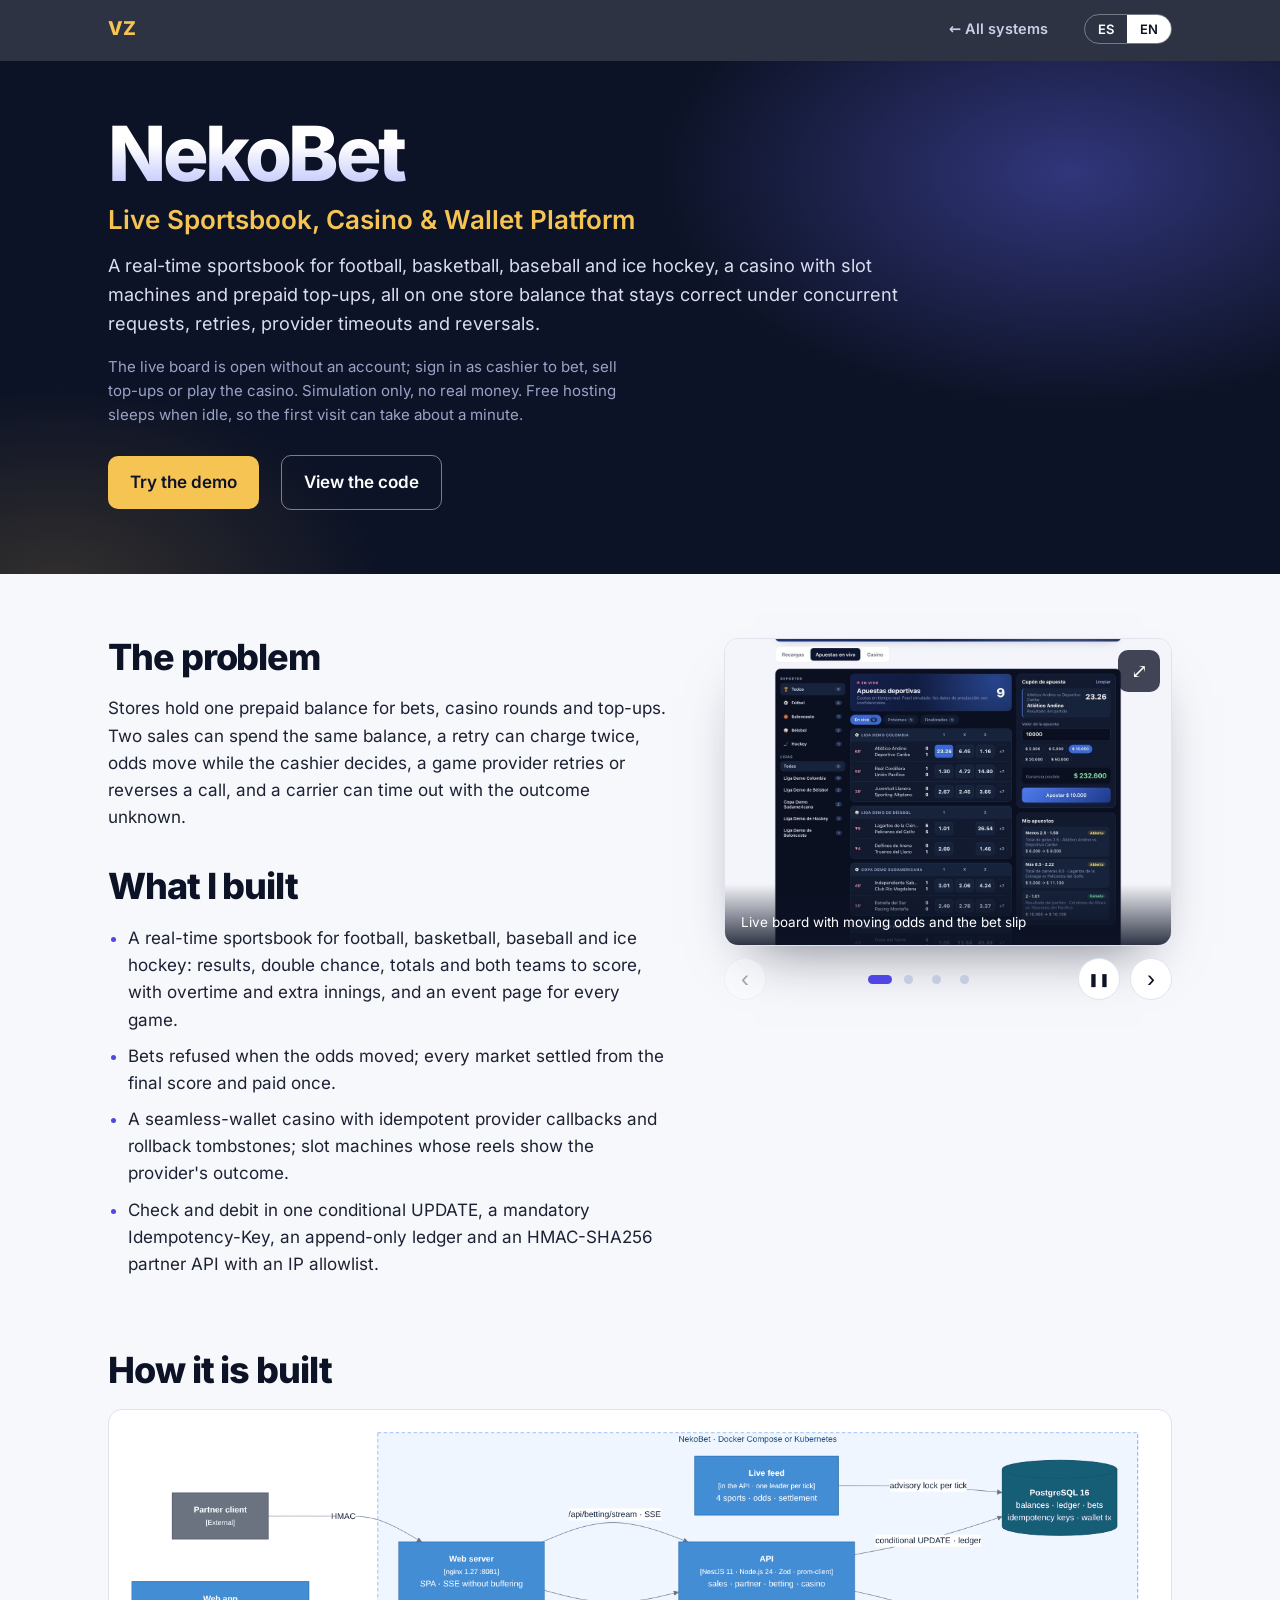
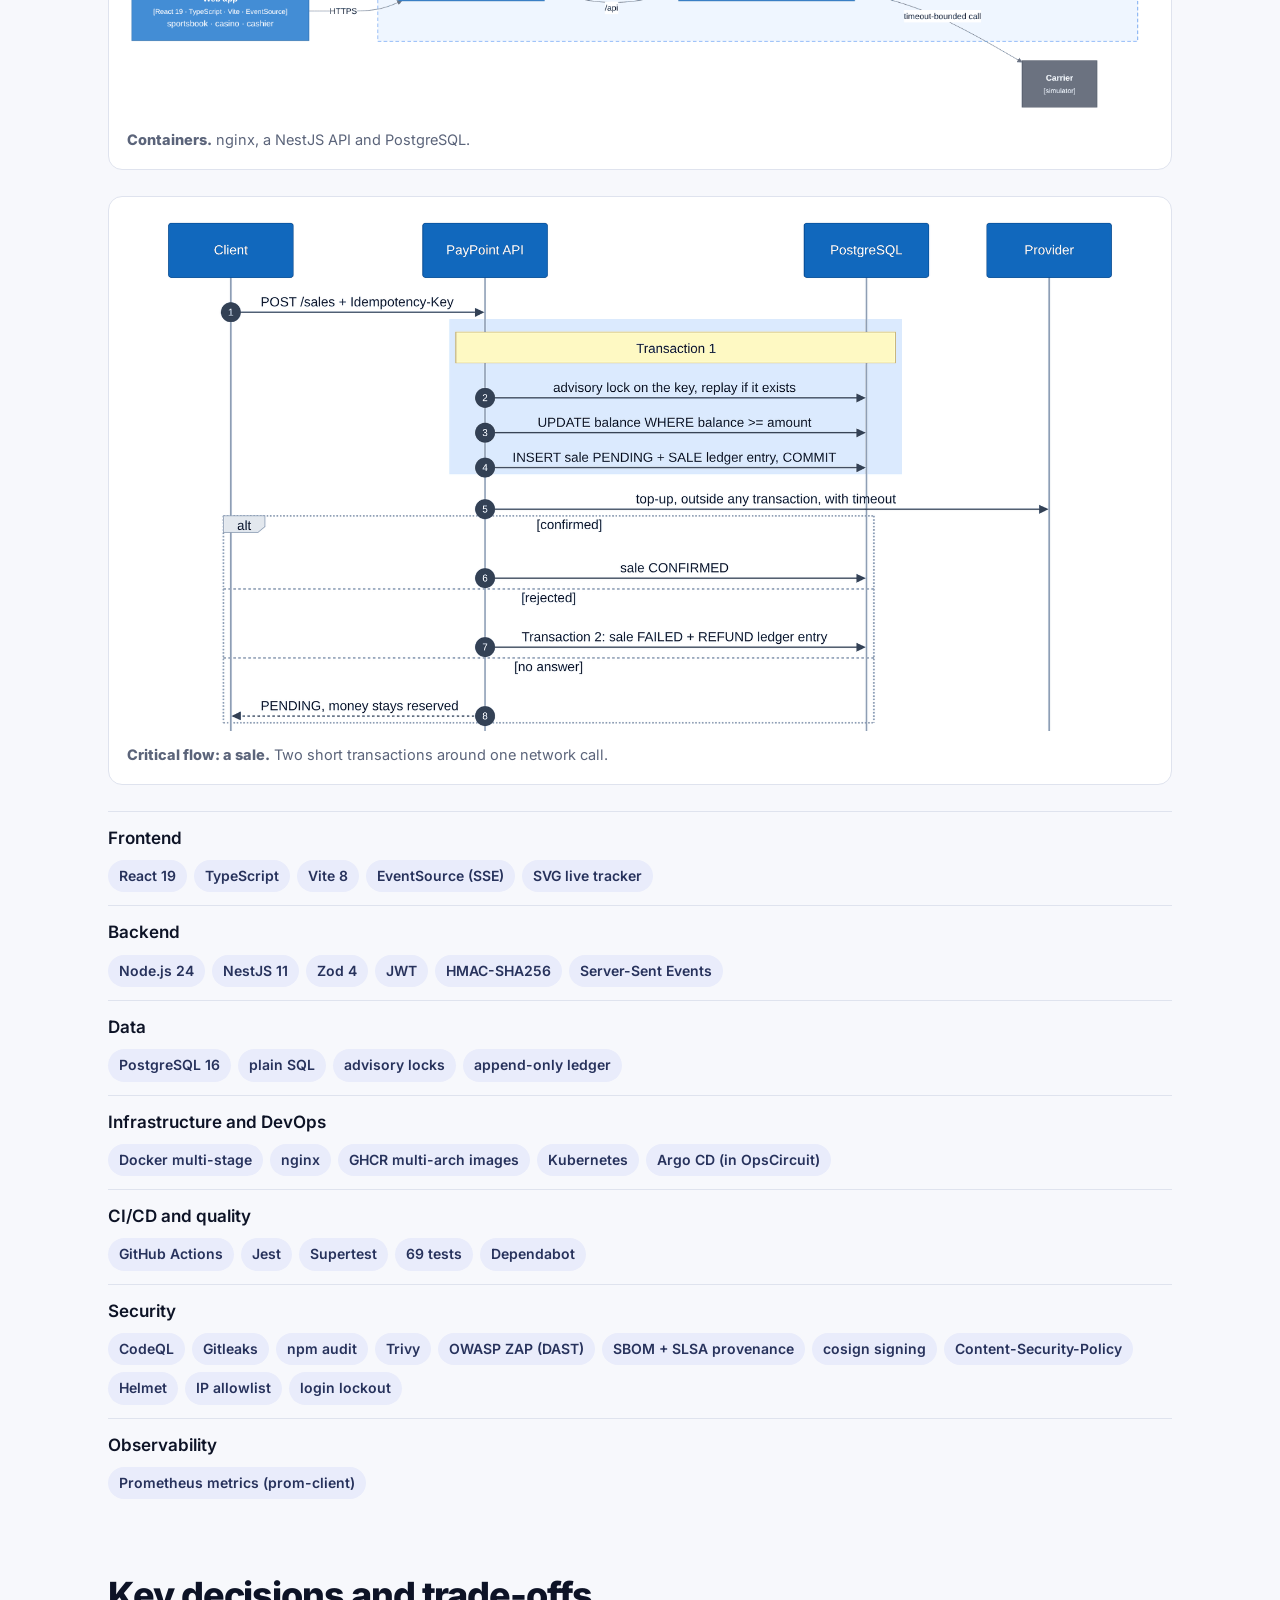
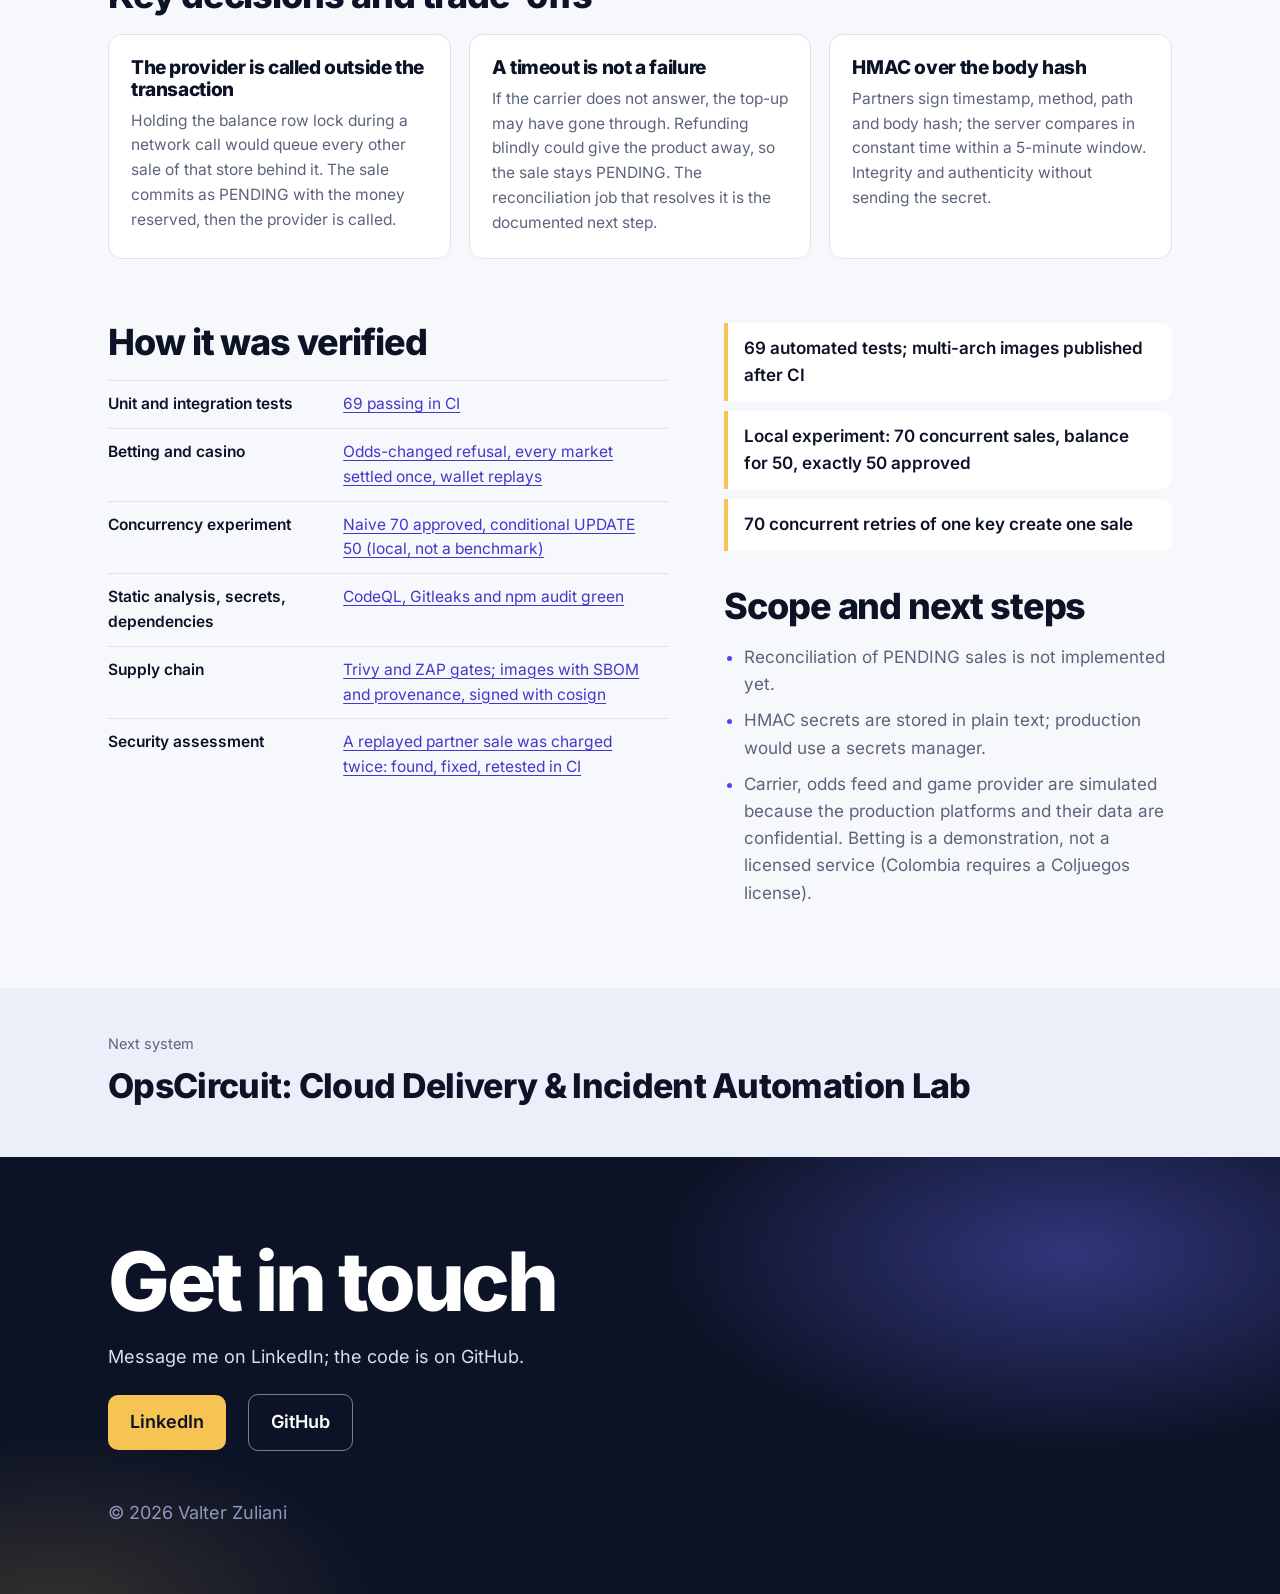
==== commit 1e0fcb02: "Version the CSS and JS links so browsers fetch the new design GitHub Pages lets browsers cache site." ====
--- a/nekobet/index.html
+++ b/nekobet/index.html
@@ -11,7 +11,7 @@
 <link rel="canonical" href="https://valterzuliani.com/nekobet/">
 <meta name="theme-color" content="#0d1326">
 <link rel="icon" href="../favicon.svg" type="image/svg+xml">
-<link rel="stylesheet" href="../site.css">
+<link rel="stylesheet" href="../site.css?v=20261115b">
 </head>
 <body data-lang="es">
 <script>(function(){var l;try{l=localStorage.getItem("vz-lang")}catch(e){}if(!l){l=(navigator.language||"es").toLowerCase().indexOf("es")===0?"es":"en"}document.body.setAttribute("data-lang",l)})()</script>
@@ -71,6 +71,6 @@
 </div>
 <dialog class="lb" aria-label="Imagen ampliada"><button class="x" aria-label="Cerrar">×</button><button class="nav-b pv" aria-label="Anterior">‹</button><img alt=""><button class="nav-b nx" aria-label="Siguiente">›</button><p></p></dialog>
 <button class="totop" aria-label="Volver arriba">↑</button>
-<script src="../site.js"></script>
+<script src="../site.js?v=20261115b"></script>
 </body>
 </html>
--- a/site.css
+++ b/site.css
@@ -47,7 +47,7 @@
  .hero-shots img{animation:rise .9s cubic-bezier(.2,.7,.2,1) both}
  .hero-shots img:nth-child(2){animation-delay:.12s}.hero-shots img:nth-child(3){animation-delay:.24s}
  @keyframes rise{from{opacity:0;translate:0 40px}}
- .hero-shots:hover img:nth-child(3){transform:rotate(-1deg) translateY(-8px)}
+ .hero-shots:not(.deck):hover img:nth-child(3){transform:rotate(-1deg) translateY(-8px)}
  .hero-shots img{transition:transform .35s ease}
 }
 h2{font-weight:800;font-size:clamp(30px,3.6vw,44px);letter-spacing:-.03em;line-height:1.1;margin:0 0 12px;color:var(--ink)}
@@ -161,9 +161,9 @@
 @media (max-width:860px){
   body{font-size:16px}
   .hero-grid{grid-template-columns:1fr;padding-top:44px;padding-bottom:56px;gap:36px}
-  .hero-shots{height:auto;display:grid}
-  .hero-shots img{position:static;width:100%;transform:none!important}
-  .hero-shots img:nth-child(1),.hero-shots img:nth-child(2){display:none}
+  .hero-shots:not(.deck){height:auto;display:grid}
+  .hero-shots:not(.deck) img{position:static;width:100%;transform:none!important}
+  .hero-shots:not(.deck) img:nth-child(1),.hero-shots:not(.deck) img:nth-child(2){display:none}
   .case,.case.flip{grid-template-columns:1fr;gap:26px;padding:34px 0}
   .case.flip .carousel{order:0}
   .nav-in{flex-wrap:wrap;height:auto;padding-top:8px;padding-bottom:8px;gap:8px 12px}
@@ -182,3 +182,85 @@
   main section{padding-top:60px}
 }
 @media (prefers-reduced-motion:reduce){html{scroll-behavior:auto}}
+
+/* ---- 2026-11 refresh: spacing fix, hero deck, motion ---- */
+main>section.wrap{padding-top:88px}
+.hero::before,.chero::before,.foot::before{content:"";position:absolute;inset:-20% -10%;pointer-events:none;background:radial-gradient(38% 46% at 78% 30%,rgba(99,102,241,.42),transparent 70%),radial-gradient(30% 40% at 12% 88%,rgba(246,196,83,.16),transparent 70%)}
+.hero::after{content:"";position:absolute;inset:0;pointer-events:none;background-image:linear-gradient(rgba(255,255,255,.045) 1px,transparent 1px),linear-gradient(90deg,rgba(255,255,255,.045) 1px,transparent 1px);background-size:56px 56px;-webkit-mask-image:radial-gradient(70% 80% at 70% 40%,#000,transparent 75%);mask-image:radial-gradient(70% 80% at 70% 40%,#000,transparent 75%)}
+.chero,.foot{position:relative;overflow:hidden}
+.hero>.wrap,.chero>.wrap,.foot>.wrap{position:relative;z-index:1}
+h1{background:linear-gradient(180deg,#fff 35%,#b8bffb);-webkit-background-clip:text;background-clip:text;-webkit-text-fill-color:transparent;padding-bottom:.06em}
+.btn,.act,.plain{transition:background .18s,color .18s,transform .18s,box-shadow .18s,border-color .18s}
+.btn:hover{transform:translateY(-2px);box-shadow:0 14px 28px -14px rgba(246,196,83,.7)}
+.btn.ghost:hover{box-shadow:none}
+.act.primary{box-shadow:0 12px 24px -14px rgba(79,70,229,.9)}
+
+/* hero deck: the three systems shuffle */
+.hero-shots.deck{height:auto;aspect-ratio:1.16;cursor:pointer;-webkit-tap-highlight-color:transparent}
+.hero-shots.deck img{left:7%;right:auto;top:46%;width:86%;border-color:rgba(255,255,255,.22);transition:transform .9s cubic-bezier(.2,.7,.2,1),opacity .9s,filter .9s;will-change:transform}
+.hero-shots.deck img.p0{transform:translate(0,-50%) rotate(-2deg);z-index:3;opacity:1;filter:none;box-shadow:0 40px 80px -24px rgba(0,0,0,.75),0 0 0 1px rgba(255,255,255,.08),0 0 90px -10px rgba(99,102,241,.55)}
+.hero-shots.deck img.p1{transform:translate(9%,-66%) rotate(5deg) scale(.9);z-index:2;opacity:.8;filter:brightness(.72)}
+.hero-shots.deck img.p2{transform:translate(-9%,-34%) rotate(-7deg) scale(.82);z-index:1;opacity:.55;filter:brightness(.55)}
+.deck-cap{position:absolute;left:7%;right:7%;bottom:0;display:flex;align-items:center;justify-content:space-between;gap:16px;font-size:14.5px;font-weight:600;color:#d9ddef}
+.deck-ticks{display:flex;gap:6px}
+.deck-ticks i{width:22px;height:3px;border-radius:3px;background:rgba(255,255,255,.22);transition:background .4s,width .4s}
+.deck-ticks i.on{background:var(--goldlt);width:38px}
+
+/* case rows: each system gets its own plate behind the screenshots */
+.case .track{box-shadow:14px 14px 0 0 var(--plate,#c7cbf5),0 28px 56px -30px rgba(13,19,38,.6)}
+.case.flip .track{box-shadow:-14px 14px 0 0 var(--plate,#c7cbf5),0 28px 56px -30px rgba(13,19,38,.6)}
+.case:nth-of-type(1){--plate:#f6c453}.case:nth-of-type(2){--plate:#6366f1}.case:nth-of-type(3){--plate:#fb7185}
+.case .cbar{margin-top:26px}
+.cbar{gap:10px}
+.cbar .dots{flex:1;justify-content:center}
+.auto{width:42px;height:42px;border-radius:50%;border:1px solid var(--line);background:#fff;color:var(--ink);font-size:13px;line-height:1;cursor:pointer;transition:background .15s,color .15s}
+.auto:hover{background:var(--ink);color:#fff}
+.carousel.playing .dot[aria-current="true"]::before{background:linear-gradient(90deg,var(--gold) 50%,#c5cbe0 50%);background-size:200% 100%;background-position:100% 0;animation:dotfill var(--auto,4.8s) linear forwards}
+@keyframes dotfill{to{background-position:0 0}}
+
+/* experience as a timeline */
+.job{border-top:0;padding:0}
+.job:first-of-type{margin-top:36px}
+.job>.when{padding-top:2px}
+.job>div{position:relative;border-left:2px solid #cdd3ec;padding:0 0 40px 34px}
+.job:last-of-type>div{padding-bottom:8px;border-left-color:transparent}
+.job>div::before{content:"";position:absolute;left:-8px;top:7px;width:14px;height:14px;border-radius:50%;background:#eceffa;border:3px solid var(--gold)}
+.job:first-of-type>div::before{background:var(--goldlt);border-color:var(--goldlt)}
+.job:first-of-type>div::after{content:"";position:absolute;left:-8px;top:7px;width:14px;height:14px;border-radius:50%;border:2px solid var(--goldlt);opacity:0}
+.chips li{transition:background .15s,color .15s,transform .15s}
+.chips li:hover{background:var(--gold);color:#fff;transform:translateY(-2px)}
+.cards li{transition:transform .2s,box-shadow .2s,border-color .2s}
+.cards li:hover{transform:translateY(-4px);border-color:#c7cbf5;box-shadow:0 22px 40px -28px rgba(13,19,38,.55)}
+.foot h2{font-size:clamp(40px,6.4vw,84px);letter-spacing:-.04em;margin-bottom:16px}
+.foot p{font-size:18px}
+
+@media (prefers-reduced-motion:no-preference){
+ .hero::before{animation:drift 16s ease-in-out infinite alternate}
+ @keyframes drift{to{transform:translate(-6%,5%) scale(1.12)}}
+ .hero-text>*,.chero .wrap>*{animation:up .8s cubic-bezier(.2,.7,.2,1) both}
+ .hero-text>:nth-child(2),.chero .wrap>:nth-child(2){animation-delay:.08s}
+ .hero-text>:nth-child(3),.chero .wrap>:nth-child(3){animation-delay:.16s}
+ .hero-text>:nth-child(4),.chero .wrap>:nth-child(4){animation-delay:.24s}
+ .hero-text>:nth-child(5),.chero .wrap>:nth-child(5){animation-delay:.32s}
+ @keyframes up{from{opacity:0;translate:0 26px}}
+ .job:first-of-type>div::after{animation:ping 2.4s ease-out infinite}
+ @keyframes ping{from{opacity:.9;transform:scale(1)}to{opacity:0;transform:scale(2.6)}}
+ .js .rv{opacity:0;translate:0 30px;transition:opacity .7s ease,translate .7s cubic-bezier(.2,.7,.2,1)}
+ .js .rv.in{opacity:1;translate:none}
+ .js .case.rv .carousel{translate:-36px 0;transition:translate .9s cubic-bezier(.2,.7,.2,1)}
+ .js .case.flip.rv .carousel{translate:36px 0}
+ .js .case.rv.in .carousel{translate:none}
+ .js .proof li.rv:nth-child(2){transition-delay:.08s}.js .proof li.rv:nth-child(3){transition-delay:.16s}.js .proof li.rv:nth-child(4){transition-delay:.24s}
+ .js .cards li.rv:nth-child(2){transition-delay:.08s}.js .cards li.rv:nth-child(3){transition-delay:.16s}
+}
+@media (prefers-reduced-motion:reduce){.hero-shots.deck img{transition:none}}
+@media print{.rv{opacity:1!important;translate:none!important}}
+@media (max-width:860px){
+  main>section.wrap{padding-top:60px}
+  .hero-shots.deck{aspect-ratio:1.22}
+  .case .track,.case.flip .track{box-shadow:8px 8px 0 0 var(--plate,#c7cbf5),0 28px 56px -30px rgba(13,19,38,.6)}
+  .case .cbar{margin-top:20px}
+  .job>div{padding-left:22px;margin-top:8px}
+  .job{margin-left:8px}
+  .job>.when{padding:0 0 0 24px;margin-bottom:-2px}
+}
